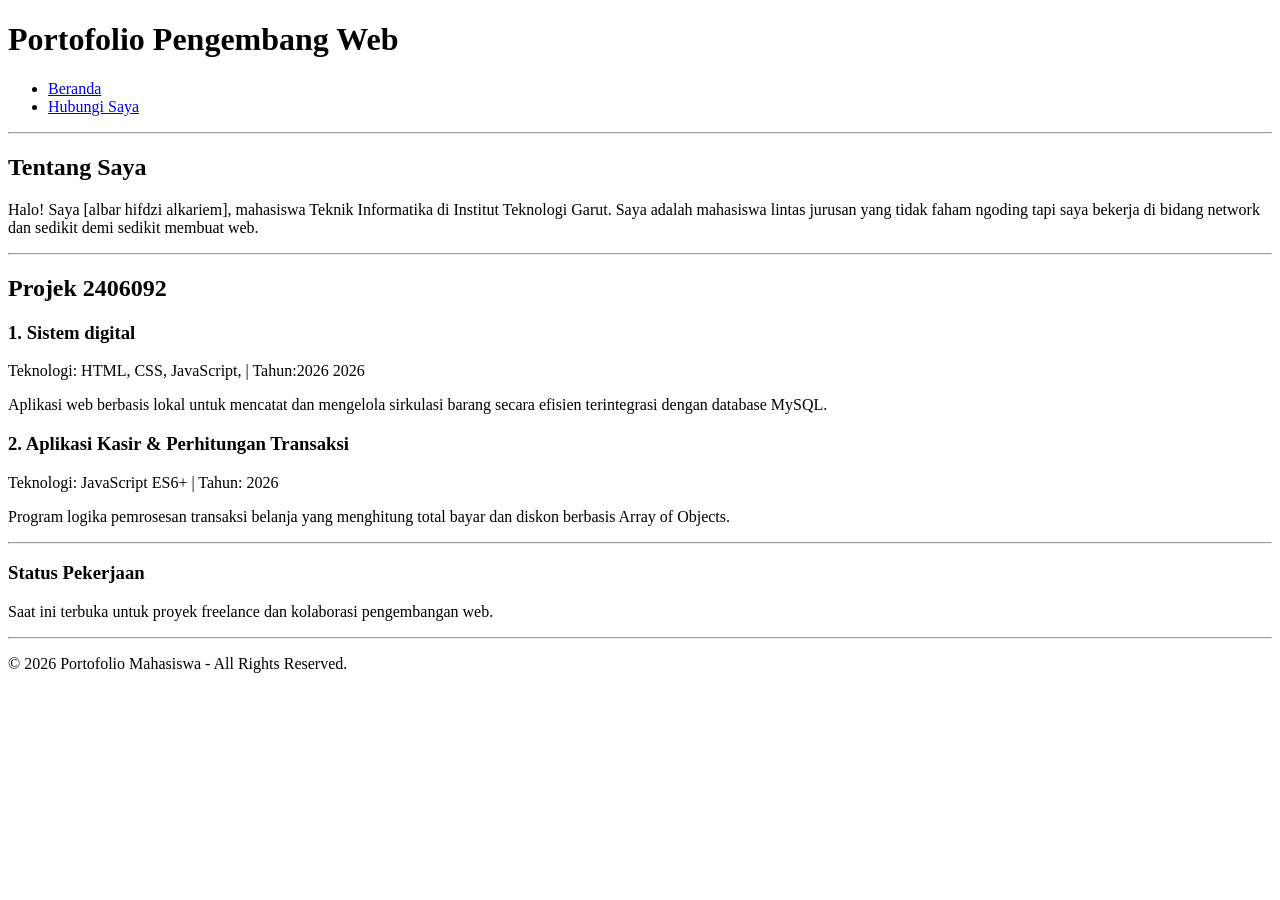
==== index.html @ 9c016233 "menambahkan index dan kontak" ====
<!DOCTYPE html>
<html lang="id">
<head>
    <meta charset="UTF-8">
    <meta name="viewport" content="width=device-width, initial-scale=1.0">
    <title>Modul 2 - Web Portofolio Mahasiswa</title>
</head>
<body>

    <header>
        <h1>Portofolio Pengembang Web</h1>
        <nav>
            <ul>
                <li><a href="index.html">Beranda</a></li>
                <li><a href="kontak.html">Hubungi Saya</a></li>
            </ul>
        </nav>
    </header>

    <hr>

    <main>
        <section id="tentang">
            <h2>Tentang Saya</h2>
            <p>Halo! Saya [albar hifdzi alkariem], mahasiswa Teknik Informatika di
            Institut Teknologi Garut. Saya adalah mahasiswa lintas jurusan yang tidak faham ngoding tapi saya
            bekerja di bidang network dan sedikit demi sedikit membuat web.</p>
        </section>

        <hr>

        <section id="projek">
            <h2>Projek 2406092</h2>

            <article>
                <header>
                    <h3>1. Sistem digital</h3>
                    <p>Teknologi: HTML, CSS, JavaScript, | Tahun:2026
                    <time datetime="2026">2026</time></p>
                </header>
                <p>Aplikasi web berbasis lokal untuk mencatat dan
                mengelola sirkulasi barang secara efisien terintegrasi dengan database
                MySQL.</p>
            </article>

            <article>
                <header>
                    <h3>2. Aplikasi Kasir & Perhitungan Transaksi</h3>
                    <p>Teknologi: JavaScript ES6+ | Tahun:
                    <time datetime="2026">2026</time></p>
                </header>
                <p>Program logika pemrosesan transaksi belanja yang
                menghitung total bayar dan diskon berbasis Array of Objects.</p>
            </article>
        </section>

        <hr>
    </main>

    <aside>
        <h3>Status Pekerjaan</h3>
        <p>Saat ini terbuka untuk proyek freelance dan kolaborasi
        pengembangan web.</p>
    </aside>

    <hr>

    <footer>
        <p>&copy; 2026 Portofolio Mahasiswa - All Rights Reserved.</p>
    </footer>

</body>
</html>
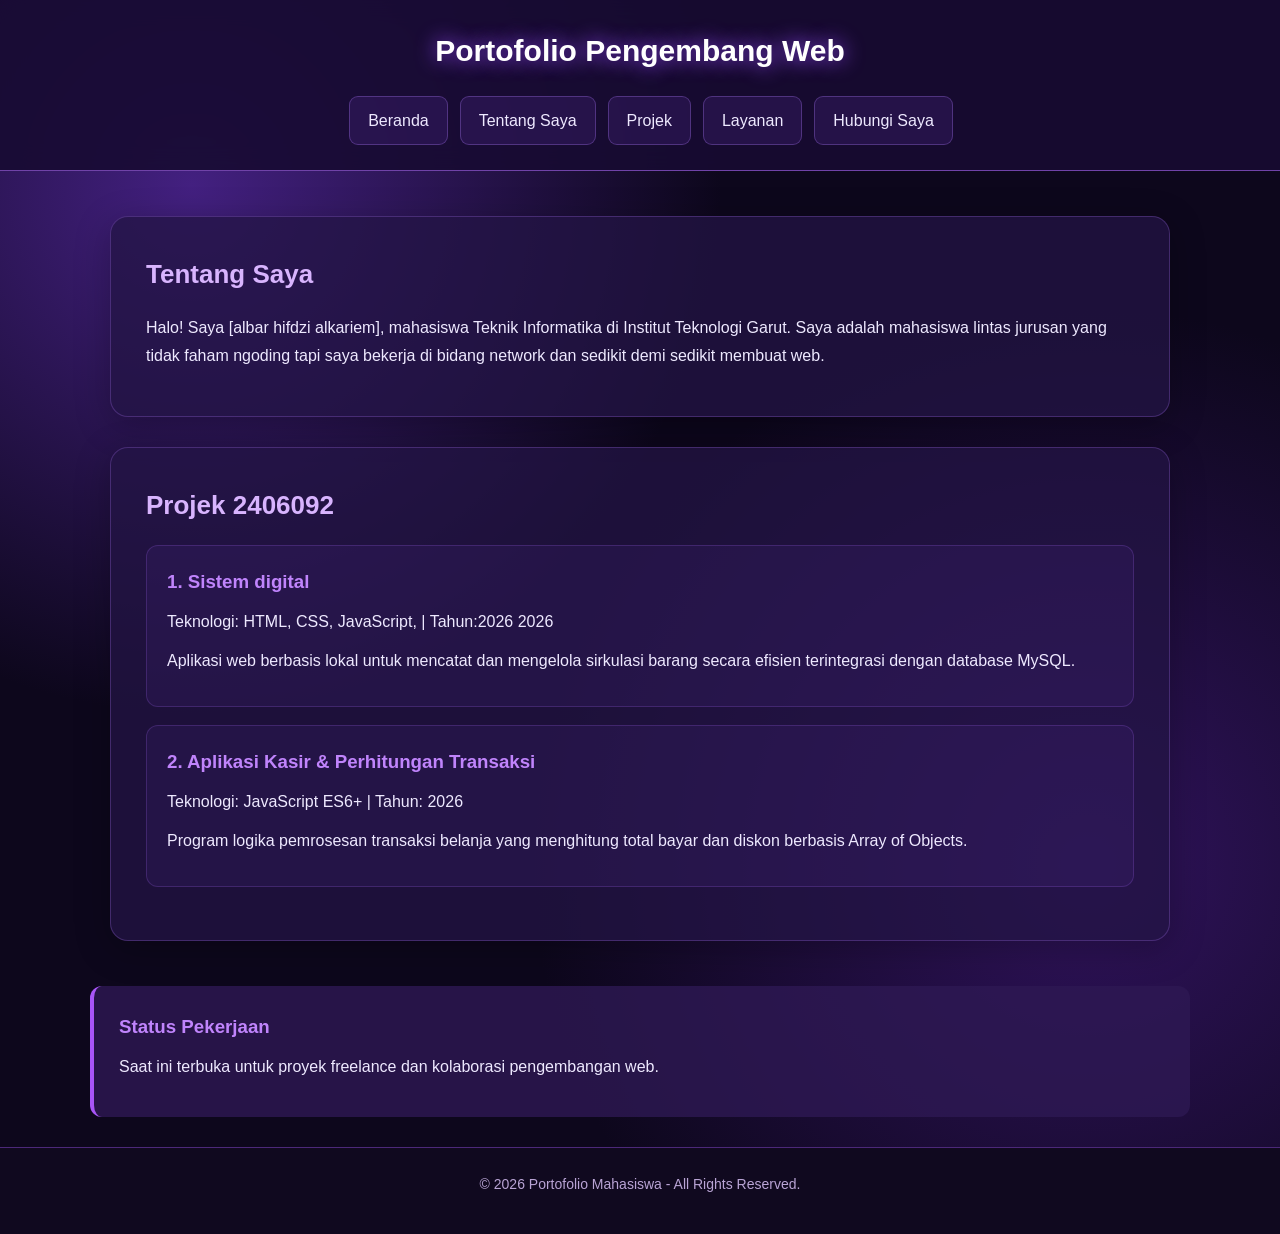
==== commit 450f2ce2: "latihan 3" ====
--- a/index.html
+++ b/index.html
@@ -4,16 +4,26 @@
     <meta charset="UTF-8">
     <meta name="viewport" content="width=device-width, initial-scale=1.0">
     <title>Modul 2 - Web Portofolio Mahasiswa</title>
+
+     <link rel="stylesheet" href="style.css">
+</head>
 </head>
 <body>
 
     <header>
         <h1>Portofolio Pengembang Web</h1>
         <nav>
+            
+            <nav>
             <ul>
-                <li><a href="index.html">Beranda</a></li>
-                <li><a href="kontak.html">Hubungi Saya</a></li>
+        <li><a href="index.html">Beranda</a></li>
+        <li><a href="tentang.html">Tentang Saya</a></li>
+        <li><a href="projek.html">Projek</a></li>
+        <li><a href="layanan.html">Layanan</a></li>
+        <li><a href="kontak.html">Hubungi Saya</a></li>
             </ul>
+</nav>
+
         </nav>
     </header>
 
--- a/style.css
+++ b/style.css
@@ -0,0 +1,438 @@
+
+/* ==================================
+   PORTOFOLIO WEB DEVELOPER
+   TEMA UNGU MODERN
+================================== */
+
+/* Reset CSS */
+* {
+    margin: 0;
+    padding: 0;
+    box-sizing: border-box;
+}
+
+html {
+    scroll-behavior: smooth;
+}
+
+body {
+    font-family: 'Segoe UI', Arial, sans-serif;
+    background:
+        radial-gradient(
+            circle at 15% 15%,
+            #432080 0%,
+            transparent 35%
+        ),
+        radial-gradient(
+            circle at 85% 70%,
+            #30135c 0%,
+            transparent 40%
+        ),
+        #0d071c;
+    color: #eee9ff;
+    line-height: 1.7;
+    min-height: 100vh;
+}
+
+/* ==================================
+   HEADER
+================================== */
+
+body > header {
+    background: rgba(24, 12, 50, 0.9);
+    border-bottom: 1px solid #7043a8;
+    padding: 25px 20px;
+    text-align: center;
+    backdrop-filter: blur(12px);
+}
+
+body > header h1 {
+    color: #ffffff;
+    font-size: 30px;
+    margin-bottom: 8px;
+    text-shadow: 0 0 20px #974bff;
+}
+
+body > header p {
+    color: #c9a9ff;
+}
+
+/* ==================================
+   NAVIGASI
+================================== */
+
+nav {
+    margin: 20px auto 0;
+    max-width: 1100px;
+}
+
+nav ul {
+    display: flex;
+    justify-content: center;
+    align-items: center;
+    flex-wrap: wrap;
+    list-style: none;
+    gap: 12px;
+}
+
+nav a {
+    display: inline-block;
+    color: #eee9ff;
+    text-decoration: none;
+    padding: 10px 18px;
+    border-radius: 9px;
+    background: rgba(145, 80, 255, 0.12);
+    border: 1px solid rgba(180, 125, 255, 0.3);
+    transition: all 0.3s ease;
+}
+
+nav a:hover {
+    color: white;
+    background: #7939d6;
+    border-color: #c084fc;
+    box-shadow: 0 0 18px #883cff80;
+    transform: translateY(-3px);
+}
+
+/* ==================================
+   KONTEN UTAMA
+================================== */
+
+main {
+    max-width: 1100px;
+    margin: 45px auto;
+    padding: 0 20px;
+    min-height: 60vh;
+}
+
+section {
+    background: rgba(35, 20, 68, 0.75);
+    border: 1px solid rgba(177, 120, 255, 0.25);
+    border-radius: 18px;
+    padding: 35px;
+    margin-bottom: 30px;
+    box-shadow: 0 8px 35px rgba(0, 0, 0, 0.25);
+    transition: 0.3s ease;
+}
+
+section:hover {
+    border-color: #9655ec;
+    box-shadow: 0 10px 40px rgba(117, 52, 220, 0.2);
+}
+
+/* ==================================
+   HERO / BERANDA
+================================== */
+
+.hero {
+    text-align: center;
+    padding: 70px 35px;
+    background: linear-gradient(
+        135deg,
+        rgba(87, 36, 150, 0.8),
+        rgba(24, 12, 54, 0.95)
+    );
+}
+
+.hero h2 {
+    font-size: 34px;
+    color: white;
+}
+
+.hero p {
+    max-width: 700px;
+    margin: 12px auto;
+    color: #d7c8ee;
+}
+
+/* ==================================
+   JUDUL DAN TEKS
+================================== */
+
+h2 {
+    color: #d8b4fe;
+    margin-bottom: 18px;
+    font-size: 26px;
+}
+
+h3 {
+    color: #c084fc;
+    margin-bottom: 10px;
+}
+
+p {
+    margin-bottom: 12px;
+}
+
+ul {
+    padding-left: 22px;
+}
+
+a {
+    color: #d8b4fe;
+}
+
+a:hover {
+    color: white;
+}
+
+/* ==================================
+   KARTU PROJEK DAN LAYANAN
+================================== */
+
+.container {
+    display: grid;
+    grid-template-columns:
+        repeat(auto-fit, minmax(240px, 1fr));
+    gap: 22px;
+    margin: 25px 0;
+}
+
+.card {
+    background: linear-gradient(
+        145deg,
+        #281548,
+        #170d2d
+    );
+    border: 1px solid #68419c;
+    border-radius: 15px;
+    padding: 25px;
+    transition: 0.3s ease;
+}
+
+.card:hover {
+    transform: translateY(-8px);
+    border-color: #c084fc;
+    box-shadow: 0 12px 35px #8b3dff45;
+}
+
+.card h3 {
+    color: #d8b4fe;
+}
+
+/* Artikel Projek */
+article {
+    padding: 20px;
+    margin-bottom: 18px;
+    border-radius: 12px;
+    background: rgba(103, 51, 168, 0.12);
+    border: 1px solid rgba(170, 110, 255, 0.2);
+}
+
+article header {
+    background: transparent;
+    padding: 0;
+    border: none;
+    text-align: left;
+}
+
+/* ==================================
+   TOMBOL
+================================== */
+
+.btn,
+button {
+    display: inline-block;
+    background: linear-gradient(
+        135deg,
+        #a855f7,
+        #6d28d9
+    );
+    color: white;
+    padding: 12px 24px;
+    border: none;
+    border-radius: 9px;
+    text-decoration: none;
+    font-size: 15px;
+    font-weight: 600;
+    cursor: pointer;
+    margin: 10px 8px 10px 0;
+    transition: 0.3s ease;
+}
+
+.btn:hover,
+button:hover {
+    color: white;
+    background: linear-gradient(
+        135deg,
+        #c084fc,
+        #7c3aed
+    );
+    transform: translateY(-3px);
+    box-shadow: 0 0 22px #9333ea80;
+}
+
+/* ==================================
+   FORM KONTAK
+================================== */
+
+form {
+    max-width: 650px;
+    padding: 25px;
+    background: rgba(20, 10, 42, 0.65);
+    border: 1px solid #654193;
+    border-radius: 14px;
+    margin-top: 20px;
+}
+
+label {
+    display: block;
+    color: #e9d5ff;
+    font-weight: 600;
+    margin: 15px 0 6px;
+}
+
+input[type="text"],
+input[type="email"],
+select,
+textarea {
+    width: 100%;
+    padding: 13px;
+    background: #170d2c;
+    border: 1px solid #674196;
+    border-radius: 8px;
+    color: white;
+    font-family: inherit;
+    font-size: 15px;
+    outline: none;
+}
+
+input:focus,
+textarea:focus,
+select:focus {
+    border-color: #c084fc;
+    box-shadow: 0 0 12px #9333ea50;
+}
+
+textarea {
+    resize: vertical;
+}
+
+/* ==================================
+   GAMBAR
+================================== */
+
+main img {
+    display: block;
+    max-width: 100%;
+    height: auto;
+    border-radius: 12px;
+}
+
+/* ==================================
+   ASIDE / STATUS PEKERJAAN
+================================== */
+
+aside {
+    max-width: 1100px;
+    margin: 30px auto;
+    padding: 25px;
+    background: rgba(45, 24, 83, 0.8);
+    border-left: 4px solid #a855f7;
+    border-radius: 12px;
+    color: #eee9ff;
+}
+
+/* ==================================
+   FOOTER
+================================== */
+
+footer {
+    background: #10091f;
+    border-top: 1px solid #4c2879;
+    text-align: center;
+    padding: 25px;
+    color: #b9a4d5;
+    font-size: 14px;
+}
+
+hr {
+    display: none;
+}
+
+/* ==================================
+   ANIMASI
+================================== */
+
+@keyframes muncul {
+    from {
+        opacity: 0;
+        transform: translateY(25px);
+    }
+
+    to {
+        opacity: 1;
+        transform: translateY(0);
+    }
+}
+
+main section {
+    animation: muncul 0.7s ease both;
+}
+
+main section:nth-child(2) {
+    animation-delay: 0.15s;
+}
+
+main section:nth-child(3) {
+    animation-delay: 0.3s;
+}
+
+/* ==================================
+   RESPONSIVE HP
+================================== */
+
+@media (max-width: 700px) {
+
+    body > header h1 {
+        font-size: 23px;
+    }
+
+    nav ul {
+        gap: 8px;
+    }
+
+    nav a {
+        font-size: 13px;
+        padding: 8px 11px;
+    }
+
+    main {
+        margin: 25px auto;
+        padding: 0 15px;
+    }
+
+    section {
+        padding: 22px;
+    }
+
+    .hero {
+        padding: 40px 20px;
+    }
+
+    .hero h2 {
+        font-size: 26px;
+    }
+
+    h2 {
+        font-size: 23px;
+    }
+
+    .container {
+        grid-template-columns: 1fr;
+    }
+
+    aside {
+        margin: 20px 15px;
+    }
+}
+
+@media (prefers-reduced-motion: reduce) {
+    *,
+    *::before,
+    *::after {
+        animation: none !important;
+        transition: none !important;
+        scroll-behavior: auto !important;
+    }
+}
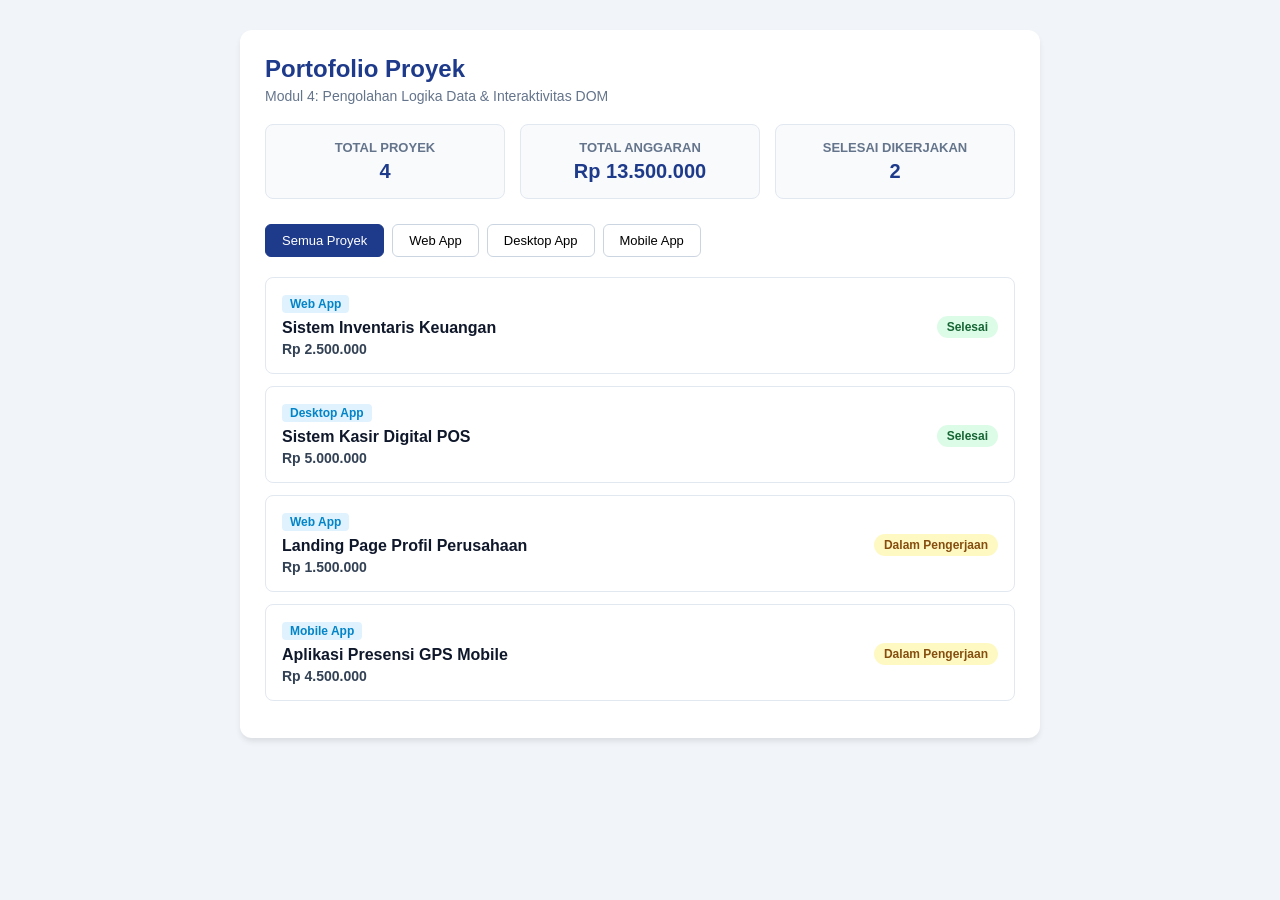
==== commit 3fc02e2b: "Menambahkan project dashboard praktikum web" ====
--- a/index.html
+++ b/index.html
@@ -1,83 +1,223 @@
+
 <!DOCTYPE html>
 <html lang="id">
 <head>
     <meta charset="UTF-8">
     <meta name="viewport" content="width=device-width, initial-scale=1.0">
-    <title>Modul 2 - Web Portofolio Mahasiswa</title>
-
-     <link rel="stylesheet" href="style.css">
+    <title>Dashboard Portofolio Proyek - Modul 4</title>
+
+    <style>
+        * {
+            box-sizing: border-box;
+            margin: 0;
+            padding: 0;
+            font-family: 'Segoe UI', Tahoma, Geneva, sans-serif;
+        }
+
+        body {
+            background-color: #f1f5f9;
+            color: #0f172a;
+            padding: 30px 15px;
+        }
+
+        .container {
+            max-width: 800px;
+            margin: 0 auto;
+            background: #ffffff;
+            border-radius: 12px;
+            padding: 25px;
+            box-shadow: 0 4px 6px -1px rgba(0, 0, 0, 0.1);
+        }
+
+        h1 {
+            color: #1e3a8a;
+            font-size: 24px;
+            margin-bottom: 5px;
+        }
+
+        p.subtitle {
+            color: #64748b;
+            margin-bottom: 20px;
+            font-size: 14px;
+        }
+
+        /* Kartu Statistik */
+        .stats-grid {
+            display: grid;
+            grid-template-columns: repeat(auto-fit, minmax(200px, 1fr));
+            gap: 15px;
+            margin-bottom: 25px;
+        }
+
+        .stat-card {
+            background: #f8fafc;
+            border: 1px solid #e2e8f0;
+            border-radius: 8px;
+            padding: 15px;
+            text-align: center;
+        }
+
+        .stat-card h3 {
+            font-size: 13px;
+            color: #64748b;
+            text-transform: uppercase;
+            margin-bottom: 5px;
+        }
+
+        .stat-card p {
+            font-size: 20px;
+            font-weight: bold;
+            color: #1e3a8a;
+        }
+
+        /* Tombol Filter */
+        .filter-group {
+            display: flex;
+            gap: 8px;
+            margin-bottom: 20px;
+            flex-wrap: wrap;
+        }
+
+        .btn-filter {
+            padding: 8px 16px;
+            border: 1px solid #cbd5e1;
+            background: #ffffff;
+            border-radius: 6px;
+            cursor: pointer;
+            font-size: 13px;
+            font-weight: 500;
+            transition: all 0.2s;
+        }
+
+        .btn-filter.active,
+        .btn-filter:hover {
+            background: #1e3a8a;
+            color: #ffffff;
+            border-color: #1e3a8a;
+        }
+
+        /* Kartu Proyek */
+        .project-card {
+            border: 1px solid #e2e8f0;
+            border-radius: 8px;
+            padding: 16px;
+            margin-bottom: 12px;
+            display: flex;
+            justify-content: space-between;
+            align-items: center;
+            background: #ffffff;
+            transition: transform 0.15s ease;
+        }
+
+        .project-card:hover {
+            transform: translateY(-2px);
+            box-shadow: 0 4px 6px rgba(0, 0, 0, 0.05);
+        }
+
+        .project-info h4 {
+            font-size: 16px;
+            color: #0f172a;
+            margin-bottom: 4px;
+        }
+
+        .project-category {
+            display: inline-block;
+            font-size: 12px;
+            color: #0284c7;
+            background: #e0f2fe;
+            padding: 2px 8px;
+            border-radius: 4px;
+            margin-bottom: 6px;
+            font-weight: 600;
+        }
+
+        .project-budget {
+            font-size: 14px;
+            color: #334155;
+            font-weight: 600;
+        }
+
+        /* Badge Status */
+        .badge {
+            padding: 4px 10px;
+            border-radius: 20px;
+            font-size: 12px;
+            font-weight: 600;
+        }
+
+        .badge-success {
+            background: #dcfce7;
+            color: #166534;
+        }
+
+        .badge-pending {
+            background: #fef9c3;
+            color: #854d0e;
+        }
+    </style>
 </head>
-</head>
+
 <body>
 
-    <header>
-        <h1>Portofolio Pengembang Web</h1>
-        <nav>
-            
-            <nav>
-            <ul>
-        <li><a href="index.html">Beranda</a></li>
-        <li><a href="tentang.html">Tentang Saya</a></li>
-        <li><a href="projek.html">Projek</a></li>
-        <li><a href="layanan.html">Layanan</a></li>
-        <li><a href="kontak.html">Hubungi Saya</a></li>
-            </ul>
-</nav>
-
-        </nav>
-    </header>
-
-    <hr>
-
-    <main>
-        <section id="tentang">
-            <h2>Tentang Saya</h2>
-            <p>Halo! Saya [albar hifdzi alkariem], mahasiswa Teknik Informatika di
-            Institut Teknologi Garut. Saya adalah mahasiswa lintas jurusan yang tidak faham ngoding tapi saya
-            bekerja di bidang network dan sedikit demi sedikit membuat web.</p>
-        </section>
-
-        <hr>
-
-        <section id="projek">
-            <h2>Projek 2406092</h2>
-
-            <article>
-                <header>
-                    <h3>1. Sistem digital</h3>
-                    <p>Teknologi: HTML, CSS, JavaScript, | Tahun:2026
-                    <time datetime="2026">2026</time></p>
-                </header>
-                <p>Aplikasi web berbasis lokal untuk mencatat dan
-                mengelola sirkulasi barang secara efisien terintegrasi dengan database
-                MySQL.</p>
-            </article>
-
-            <article>
-                <header>
-                    <h3>2. Aplikasi Kasir & Perhitungan Transaksi</h3>
-                    <p>Teknologi: JavaScript ES6+ | Tahun:
-                    <time datetime="2026">2026</time></p>
-                </header>
-                <p>Program logika pemrosesan transaksi belanja yang
-                menghitung total bayar dan diskon berbasis Array of Objects.</p>
-            </article>
-        </section>
-
-        <hr>
-    </main>
-
-    <aside>
-        <h3>Status Pekerjaan</h3>
-        <p>Saat ini terbuka untuk proyek freelance dan kolaborasi
-        pengembangan web.</p>
-    </aside>
-
-    <hr>
-
-    <footer>
-        <p>&copy; 2026 Portofolio Mahasiswa - All Rights Reserved.</p>
-    </footer>
+    <div class="container">
+
+        <!-- Judul Dashboard -->
+        <h1>Portofolio Proyek</h1>
+        <p class="subtitle">
+            Modul 4: Pengolahan Logika Data & Interaktivitas DOM
+        </p>
+
+        <!-- Kartu Ringkasan Statistik -->
+        <div class="stats-grid">
+
+            <!-- Total Proyek -->
+            <div class="stat-card">
+                <h3>Total Proyek</h3>
+                <p id="stat-total-projects">0</p>
+            </div>
+
+            <!-- Total Anggaran -->
+            <div class="stat-card">
+                <h3>Total Anggaran</h3>
+                <p id="stat-total-budget">Rp 0</p>
+            </div>
+
+            <!-- Proyek Selesai -->
+            <div class="stat-card">
+                <h3>Selesai Dikerjakan</h3>
+                <p id="stat-completed-projects">0</p>
+            </div>
+
+        </div>
+
+        <!-- Tombol Filter Kategori -->
+        <div class="filter-group">
+
+            <button class="btn-filter active" data-category="Semua">
+                Semua Proyek
+            </button>
+
+            <button class="btn-filter" data-category="Web App">
+                Web App
+            </button>
+
+            <button class="btn-filter" data-category="Desktop App">
+                Desktop App
+            </button>
+
+            <button class="btn-filter" data-category="Mobile App">
+                Mobile App
+            </button>
+
+        </div>
+
+        <!-- Kontainer Daftar Proyek -->
+        <div id="project-list"></div>
+
+    </div>
+
+    <!-- Menghubungkan File JavaScript -->
+    <script src="main.js"></script>
 
 </body>
-</html>+</html>
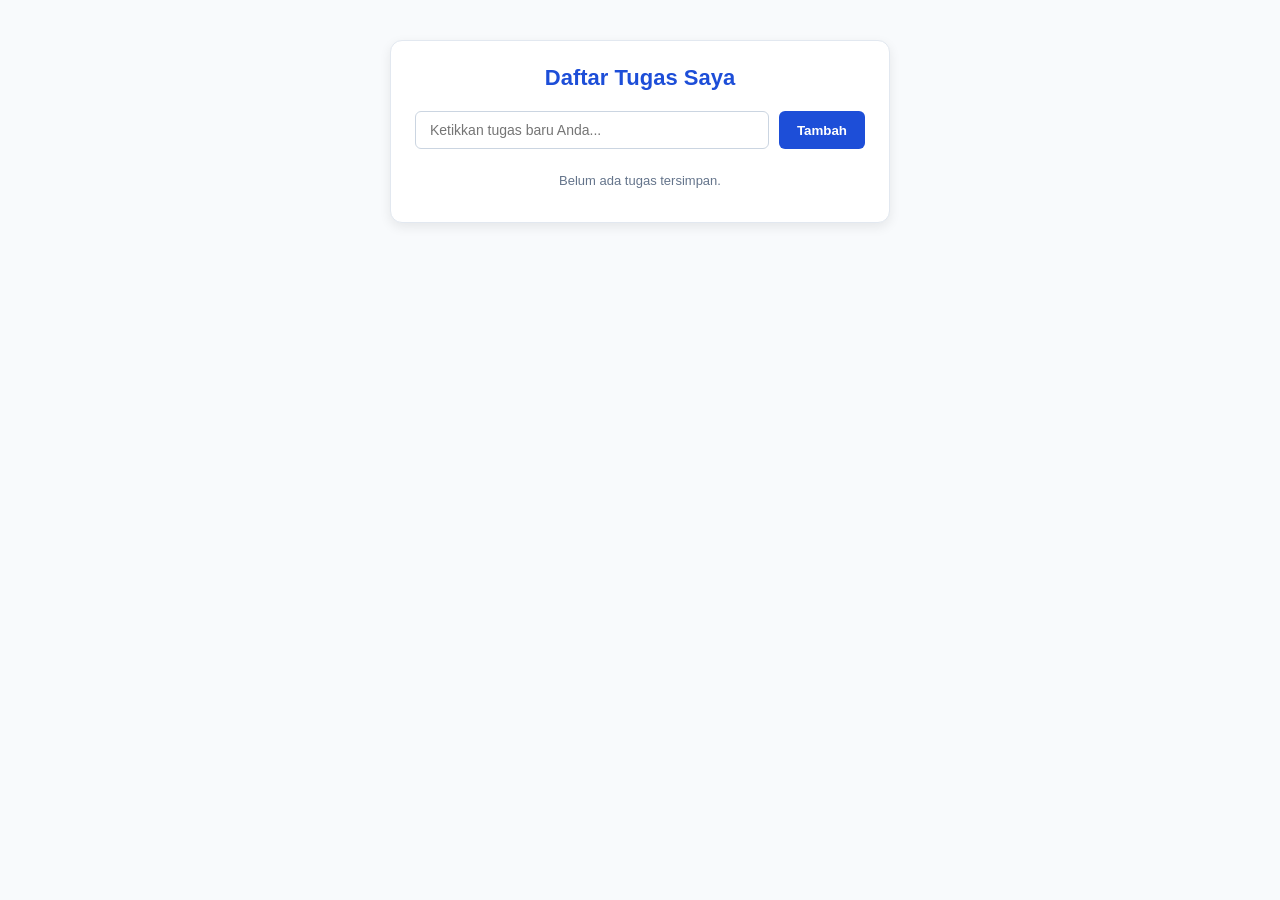
==== commit 8c1a0fdb: "Menambahkan tugas pertemuan 5 To-Do List" ====
--- a/index.html
+++ b/index.html
@@ -1,223 +1,27 @@
-
 <!DOCTYPE html>
 <html lang="id">
 <head>
     <meta charset="UTF-8">
     <meta name="viewport" content="width=device-width, initial-scale=1.0">
-    <title>Dashboard Portofolio Proyek - Modul 4</title>
+    <title>Aplikasi To-Do List - Modul 5</title>
+    <link rel="stylesheet" href="style.css">
+</head>
+<body>
+    <div class="todo-app">
+    <h2>Daftar Tugas Saya</h2>
 
-    <style>
-        * {
-            box-sizing: border-box;
-            margin: 0;
-            padding: 0;
-            font-family: 'Segoe UI', Tahoma, Geneva, sans-serif;
-        }
-
-        body {
-            background-color: #f1f5f9;
-            color: #0f172a;
-            padding: 30px 15px;
-        }
-
-        .container {
-            max-width: 800px;
-            margin: 0 auto;
-            background: #ffffff;
-            border-radius: 12px;
-            padding: 25px;
-            box-shadow: 0 4px 6px -1px rgba(0, 0, 0, 0.1);
-        }
-
-        h1 {
-            color: #1e3a8a;
-            font-size: 24px;
-            margin-bottom: 5px;
-        }
-
-        p.subtitle {
-            color: #64748b;
-            margin-bottom: 20px;
-            font-size: 14px;
-        }
-
-        /* Kartu Statistik */
-        .stats-grid {
-            display: grid;
-            grid-template-columns: repeat(auto-fit, minmax(200px, 1fr));
-            gap: 15px;
-            margin-bottom: 25px;
-        }
-
-        .stat-card {
-            background: #f8fafc;
-            border: 1px solid #e2e8f0;
-            border-radius: 8px;
-            padding: 15px;
-            text-align: center;
-        }
-
-        .stat-card h3 {
-            font-size: 13px;
-            color: #64748b;
-            text-transform: uppercase;
-            margin-bottom: 5px;
-        }
-
-        .stat-card p {
-            font-size: 20px;
-            font-weight: bold;
-            color: #1e3a8a;
-        }
-
-        /* Tombol Filter */
-        .filter-group {
-            display: flex;
-            gap: 8px;
-            margin-bottom: 20px;
-            flex-wrap: wrap;
-        }
-
-        .btn-filter {
-            padding: 8px 16px;
-            border: 1px solid #cbd5e1;
-            background: #ffffff;
-            border-radius: 6px;
-            cursor: pointer;
-            font-size: 13px;
-            font-weight: 500;
-            transition: all 0.2s;
-        }
-
-        .btn-filter.active,
-        .btn-filter:hover {
-            background: #1e3a8a;
-            color: #ffffff;
-            border-color: #1e3a8a;
-        }
-
-        /* Kartu Proyek */
-        .project-card {
-            border: 1px solid #e2e8f0;
-            border-radius: 8px;
-            padding: 16px;
-            margin-bottom: 12px;
-            display: flex;
-            justify-content: space-between;
-            align-items: center;
-            background: #ffffff;
-            transition: transform 0.15s ease;
-        }
-
-        .project-card:hover {
-            transform: translateY(-2px);
-            box-shadow: 0 4px 6px rgba(0, 0, 0, 0.05);
-        }
-
-        .project-info h4 {
-            font-size: 16px;
-            color: #0f172a;
-            margin-bottom: 4px;
-        }
-
-        .project-category {
-            display: inline-block;
-            font-size: 12px;
-            color: #0284c7;
-            background: #e0f2fe;
-            padding: 2px 8px;
-            border-radius: 4px;
-            margin-bottom: 6px;
-            font-weight: 600;
-        }
-
-        .project-budget {
-            font-size: 14px;
-            color: #334155;
-            font-weight: 600;
-        }
-
-        /* Badge Status */
-        .badge {
-            padding: 4px 10px;
-            border-radius: 20px;
-            font-size: 12px;
-            font-weight: 600;
-        }
-
-        .badge-success {
-            background: #dcfce7;
-            color: #166534;
-        }
-
-        .badge-pending {
-            background: #fef9c3;
-            color: #854d0e;
-        }
-    </style>
-</head>
-
-<body>
-
-    <div class="container">
-
-        <!-- Judul Dashboard -->
-        <h1>Portofolio Proyek</h1>
-        <p class="subtitle">
-            Modul 4: Pengolahan Logika Data & Interaktivitas DOM
-        </p>
-
-        <!-- Kartu Ringkasan Statistik -->
-        <div class="stats-grid">
-
-            <!-- Total Proyek -->
-            <div class="stat-card">
-                <h3>Total Proyek</h3>
-                <p id="stat-total-projects">0</p>
-            </div>
-
-            <!-- Total Anggaran -->
-            <div class="stat-card">
-                <h3>Total Anggaran</h3>
-                <p id="stat-total-budget">Rp 0</p>
-            </div>
-
-            <!-- Proyek Selesai -->
-            <div class="stat-card">
-                <h3>Selesai Dikerjakan</h3>
-                <p id="stat-completed-projects">0</p>
-            </div>
-
-        </div>
-
-        <!-- Tombol Filter Kategori -->
-        <div class="filter-group">
-
-            <button class="btn-filter active" data-category="Semua">
-                Semua Proyek
-            </button>
-
-            <button class="btn-filter" data-category="Web App">
-                Web App
-            </button>
-
-            <button class="btn-filter" data-category="Desktop App">
-                Desktop App
-            </button>
-
-            <button class="btn-filter" data-category="Mobile App">
-                Mobile App
-            </button>
-
-        </div>
-
-        <!-- Kontainer Daftar Proyek -->
-        <div id="project-list"></div>
-
-    </div>
-
-    <!-- Menghubungkan File JavaScript -->
-    <script src="main.js"></script>
-
+ <!-- Form Input Tugas -->
+    <form id="todoForm" novalidate>
+    <div class="input-section">
+    <input type="text" id="taskInput" placeholder="Ketikkan tugas baru Anda...">
+    <button type="submit" class="add-btn">Tambah</button>
+ </div>
+ <div class="error-message" id="inputError">Tugas tidak boleh kosong atau
+kurang dari 3 karakter!</div>
+    </form>
+    <!-- Daftar Tugas -->
+     <ul class="todo-list" id="todoList"></ul>
+ </div>
+    <script src="script.js"></script>
 </body>
-</html>
+</html>
--- a/style.css
+++ b/style.css
@@ -0,0 +1,144 @@
+
+* {
+    box-sizing: border-box;
+    margin: 0;
+    padding: 0;
+}
+
+body {
+    font-family: 'Segoe UI', Tahoma, Geneva, Verdana, sans-serif;
+    background-color: #f8fafc;
+    color: #1e293b;
+    padding: 40px 20px;
+    display: flex;
+    justify-content: center;
+}
+
+.todo-app {
+    background: #ffffff;
+    width: 100%;
+    max-width: 500px;
+    padding: 24px;
+    border-radius: 12px;
+    border: 1px solid #e2e8f0;
+    box-shadow: 0 4px 12px rgba(0, 0, 0, 0.08);
+}
+
+h2 {
+    color: #1d4ed8;
+    margin-bottom: 20px;
+    text-align: center;
+    font-size: 22px;
+}
+
+/* Bagian Input */
+.input-section {
+    display: flex;
+    gap: 10px;
+    margin-bottom: 8px;
+}
+
+input[type="text"] {
+    flex: 1;
+    padding: 10px 14px;
+    border: 1px solid #cbd5e1;
+    border-radius: 6px;
+    font-size: 14px;
+    outline: none;
+}
+
+input[type="text"].error {
+    border-color: #dc3545;
+    background-color: #fff5f5;
+}
+
+/* Tombol Tambah */
+button.add-btn {
+    background-color: #1d4ed8;
+    color: white;
+    border: none;
+    padding: 10px 18px;
+    border-radius: 6px;
+    font-weight: bold;
+    cursor: pointer;
+}
+
+button.add-btn:hover {
+    background-color: #1e40af;
+}
+
+/* Pesan Error */
+.error-message {
+    color: #dc3545;
+    font-size: 12px;
+    margin-bottom: 14px;
+    display: none;
+}
+
+/* Daftar Tugas */
+.todo-list {
+    list-style: none;
+    margin-top: 14px;
+}
+
+.todo-item {
+    display: flex;
+    align-items: center;
+    justify-content: space-between;
+    padding: 10px 12px;
+    background-color: #f1f5f9;
+    border-radius: 6px;
+    margin-bottom: 8px;
+}
+
+/* Tugas Selesai */
+.todo-item.completed {
+    border-left-color: #16a34a;
+    opacity: 0.7;
+}
+
+.todo-item.completed .todo-text {
+    text-decoration: line-through;
+    color: #64748b;
+}
+
+.todo-text {
+    font-size: 14px;
+    flex: 1;
+    margin-right: 10px;
+}
+
+/* Tombol Aksi */
+.todo-actions {
+    display: flex;
+    gap: 6px;
+}
+
+.action-btn {
+    border: none;
+    padding: 5px 9px;
+    border-radius: 4px;
+    font-size: 12px;
+    cursor: pointer;
+    font-weight: bold;
+}
+
+/* Tombol Selesai */
+.complete-btn {
+    background-color: #16a34a;
+    color: white;
+}
+
+.complete-btn:hover {
+    background-color: #15803d;
+}
+
+/* Tombol Hapus */
+.delete-btn {
+    background-color: #dc2626;
+    color: white;
+}
+
+.delete-btn:hover {
+    background-color: #b91c1c;
+}
